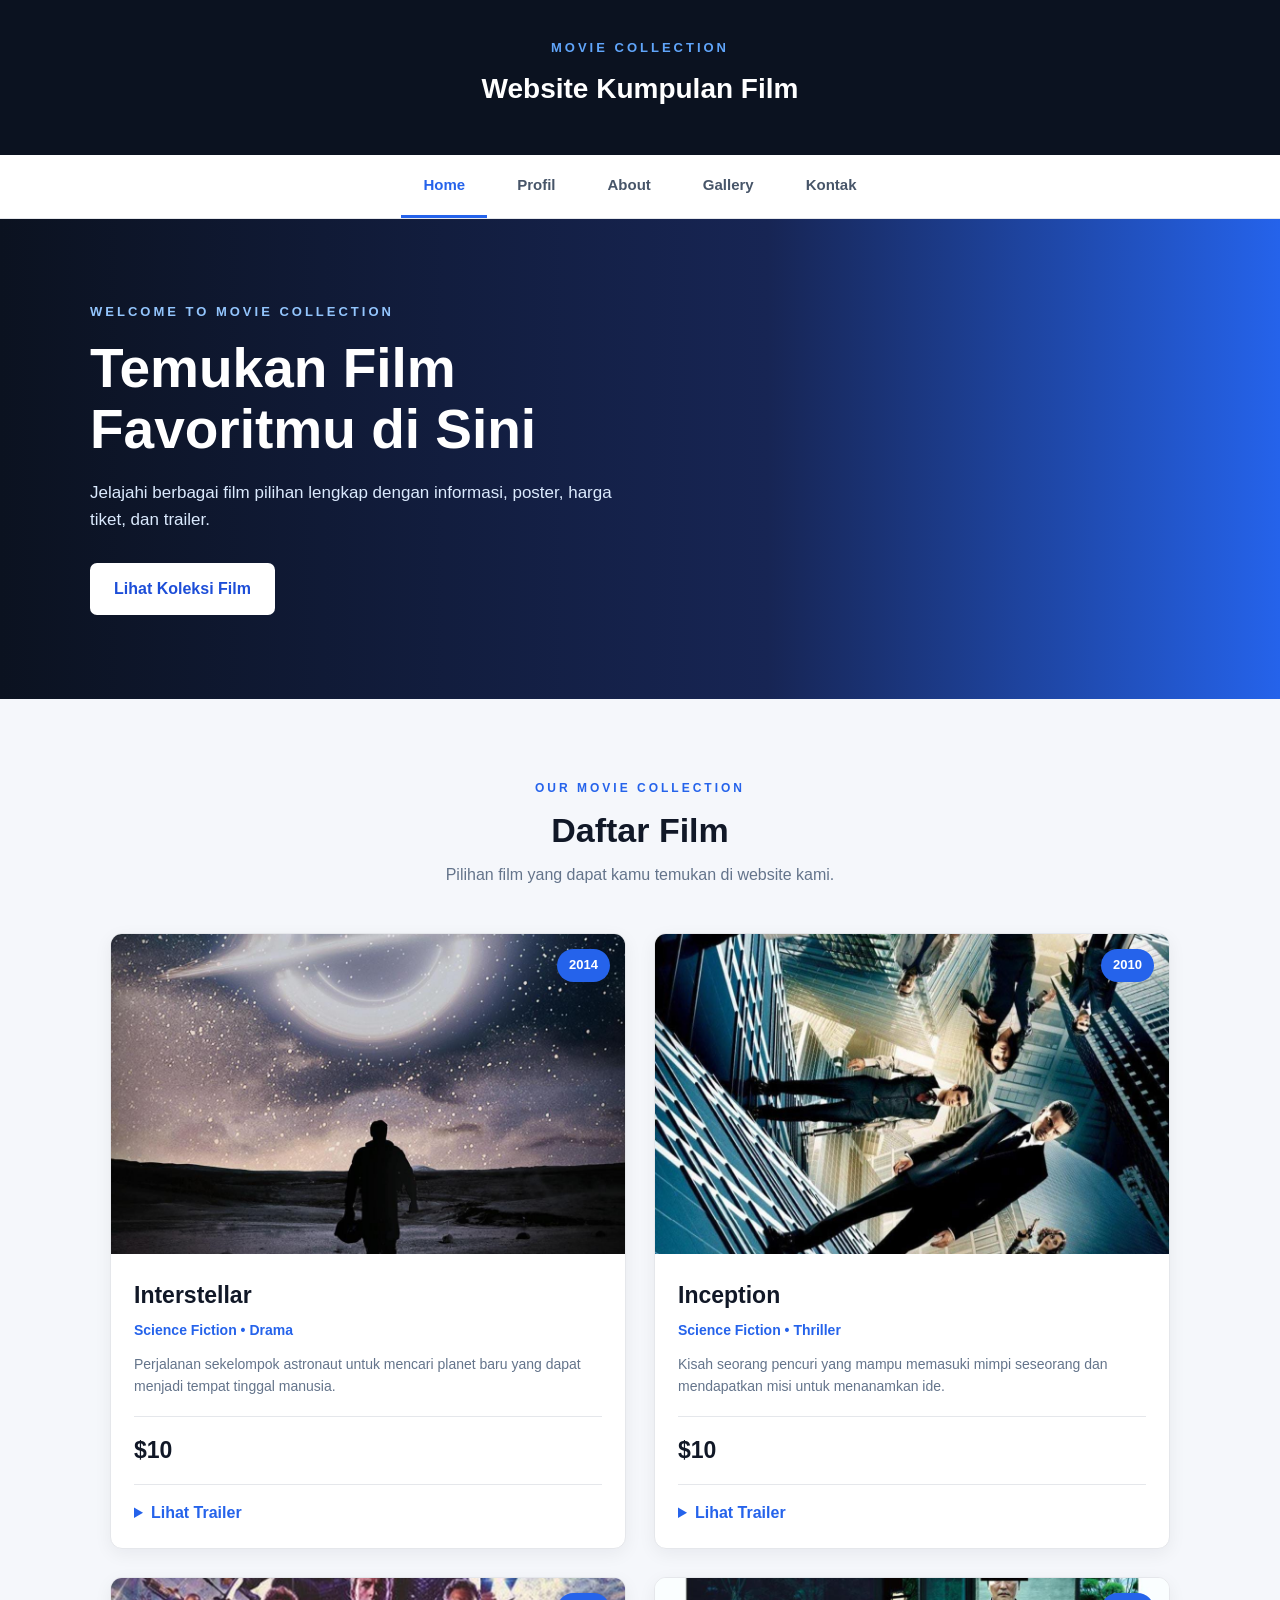
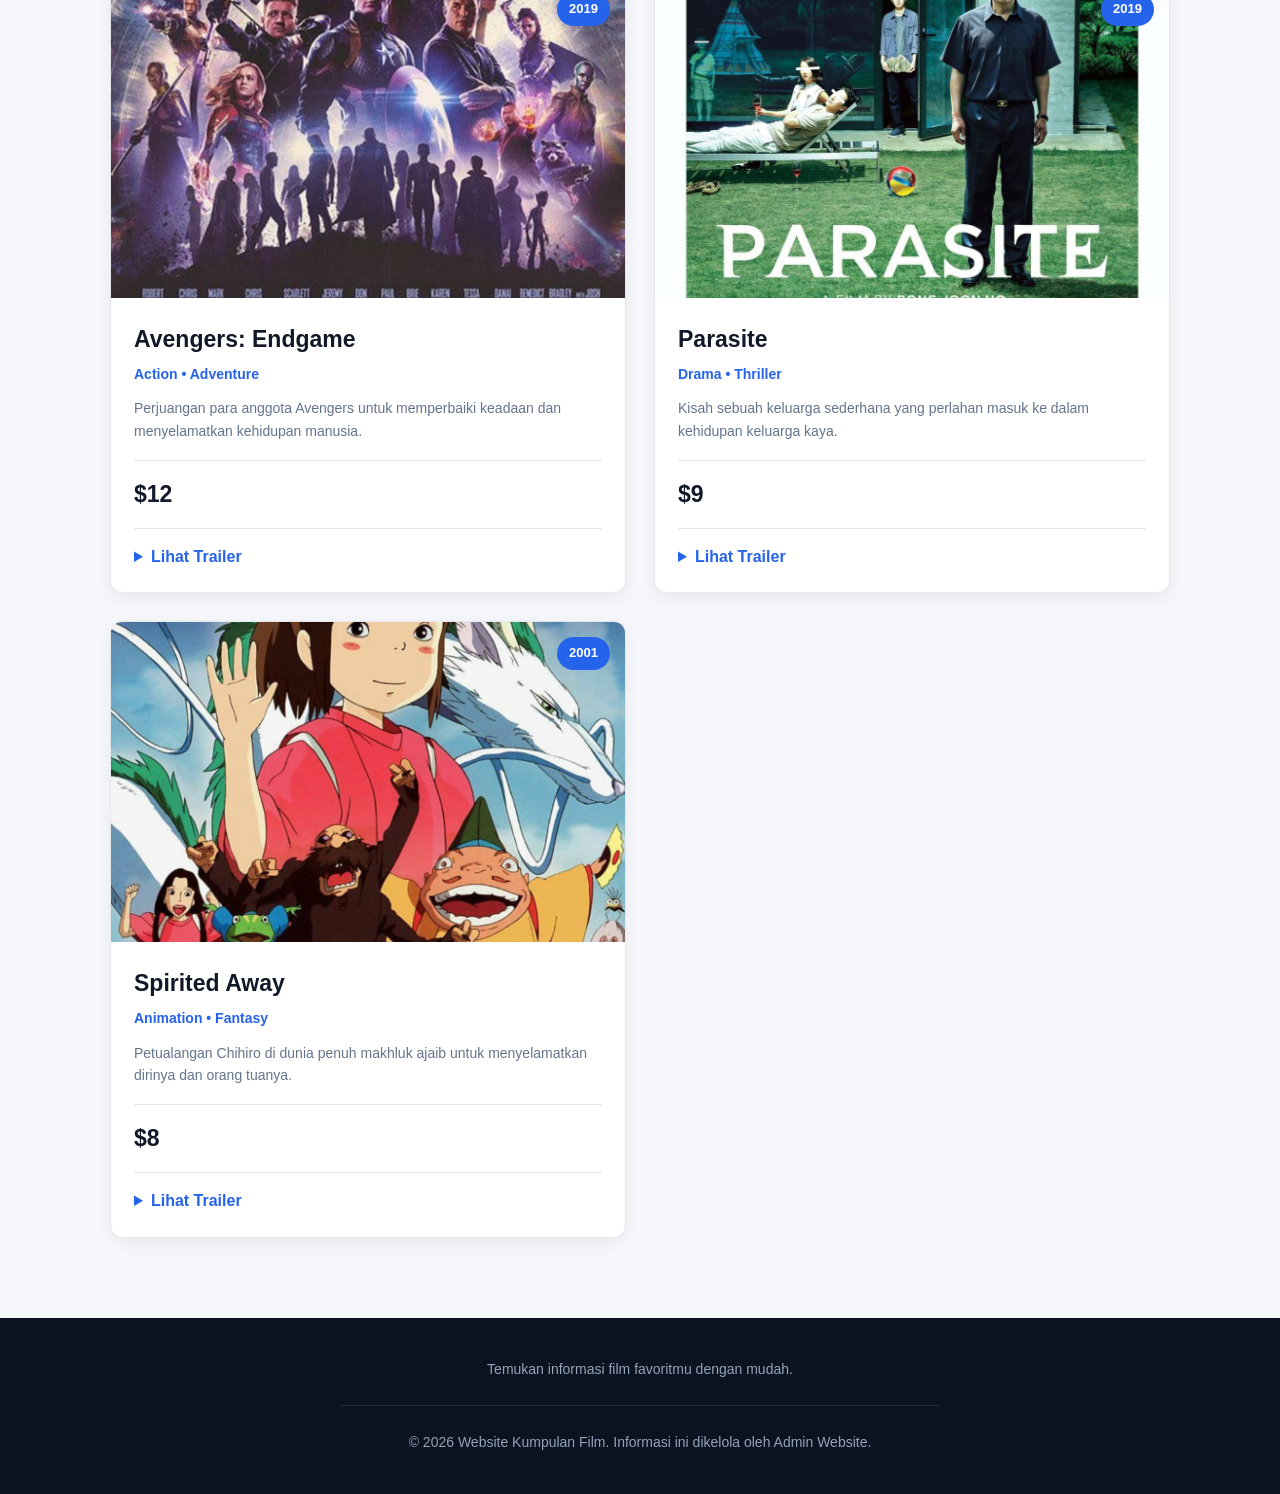
==== index.html @ f4d57dfd "Add files via upload" ====
<!DOCTYPE html>
<html>
<head>
    <title>Home - Website Kumpulan Film</title>
    <link rel="stylesheet" href="style.css">
</head>
<body>
    <header class="header">
        <div class="header-content">
            <p class="logo-small">MOVIE COLLECTION</p>
            <h1>Website Kumpulan Film</h1>
        </div>
    </header>
    <nav class="navbar">
        <div class="nav-content">
            <a href="index.html" class="active">Home</a>
            <a href="profil.html">Profil</a>
            <a href="about.html">About</a>
            <a href="gallery.html">Gallery</a>
            <a href="kontak.html">Kontak</a>
        </div>
    </nav>
    <main>
        <section class="hero">
            <div class="hero-content">
                <p class="hero-small">WELCOME TO MOVIE COLLECTION</p>
                <h2>
                    Temukan Film<br>
                    Favoritmu di Sini
                </h2>
                <p>
                    Jelajahi berbagai film pilihan lengkap dengan
                    informasi, poster, harga tiket, dan trailer.
                </p>
                <a href="#daftar-film" class="button">
                    Lihat Koleksi Film
                </a>
            </div>
        </section>
        <section id="daftar-film" class="film-section">
            <div class="section-title">
                <p>OUR MOVIE COLLECTION</p>
                <h2>Daftar Film</h2>
                <span>
                    Pilihan film yang dapat kamu temukan di website kami.
                </span>
            </div>
            <div class="film-grid">
                <div class="film-card">
                    <div class="poster">
                        <img src="Interstellar.jpeg" alt="Interstellar">
                        <span>2014</span>
                    </div>
                    <div class="film-info">
                        <h3>Interstellar</h3>
                        <p class="genre">
                            Science Fiction • Drama
                        </p>
                        <p>
                            Perjalanan sekelompok astronaut untuk mencari
                            planet baru yang dapat menjadi tempat tinggal manusia.
                        </p>
                        <div class="price">
                            <span>$10</span>
                        </div>
                        <details>
                            <summary>Lihat Trailer</summary>
                            <video controls>
                                <source src="Interstellar.mp4" type="video/mp4">
                                Browser Anda tidak mendukung video.
                            </video>
                        </details>
                    </div>
                </div>
                <div class="film-card">
                    <div class="poster">
                        <img src="Inception.jpeg" alt="Inception">
                        <span>2010</span>
                    </div>
                    <div class="film-info">
                        <h3>Inception</h3>
                        <p class="genre">
                            Science Fiction • Thriller
                        </p>
                        <p>
                            Kisah seorang pencuri yang mampu memasuki mimpi
                            seseorang dan mendapatkan misi untuk menanamkan ide.
                        </p>
                        <div class="price">
                            <span>$10</span>
                        </div>
                        <details>
                            <summary>Lihat Trailer</summary>
                            <video controls>
                                <source src="Inception.mp4" type="video/mp4">
                                Browser Anda tidak mendukung video.
                            </video>
                        </details>
                    </div>
                </div>
                <div class="film-card">

                    <div class="poster">
                        <img src="Avengers.jpeg" alt="Avengers Endgame">
                        <span>2019</span>
                    </div>
                    <div class="film-info">
                        <h3>Avengers: Endgame</h3>
                        <p class="genre">
                            Action • Adventure
                        </p>
                        <p>
                            Perjuangan para anggota Avengers untuk memperbaiki
                            keadaan dan menyelamatkan kehidupan manusia.
                        </p>
                        <div class="price">
                            <span>$12</span>
                        </div>
                        <details>
                            <summary>Lihat Trailer</summary>
                            <video controls>
                                <source src="Avengers.mp4" type="video/mp4">
                                Browser Anda tidak mendukung video.
                            </video>
                        </details>
                    </div>
                </div>
                <div class="film-card">
                    <div class="poster">
                        <img src="Parasite.jpeg" alt="Parasite">
                        <span>2019</span>
                    </div>
                    <div class="film-info">
                        <h3>Parasite</h3>
                        <p class="genre">
                            Drama • Thriller
                        </p>
                        <p>
                            Kisah sebuah keluarga sederhana yang perlahan
                            masuk ke dalam kehidupan keluarga kaya.
                        </p>
                        <div class="price">
                            <span>$9</span>
                        </div>
                        <details>
                            <summary>Lihat Trailer</summary>
                            <video controls>
                                <source src="Parasite.mp4" type="video/mp4">
                                Browser Anda tidak mendukung video.
                            </video>
                        </details>
                    </div>
                </div>
                <div class="film-card">
                    <div class="poster">
                        <img src="SpiritedAway.jpeg" alt="Spirited Away">
                        <span>2001</span>
                    </div>
                    <div class="film-info">
                        <h3>Spirited Away</h3>
                        <p class="genre">
                            Animation • Fantasy
                        </p>
                        <p>
                            Petualangan Chihiro di dunia penuh makhluk ajaib
                            untuk menyelamatkan dirinya dan orang tuanya.
                        </p>
                        <div class="price">
                            <span>$8</span>
                        </div>
                        <details>
                            <summary>Lihat Trailer</summary>
                            <video controls>
                                <source src="SpiritedAway.mp4" type="video/mp4">
                                Browser Anda tidak mendukung video.
                            </video>
                        </details>
                    </div>
                </div>
            </div>
        </section>
    </main>
    <footer class="footer">
        <p>
            Temukan informasi film favoritmu dengan mudah.
        </p>
        <hr>
        <p>
            &copy; 2026 Website Kumpulan Film.
            Informasi ini dikelola oleh Admin Website.
        </p>
    </footer>
</body>
</html>
---- style.css ----
/* =========================
   GLOBAL
========================= */

* {
    margin: 0;
    padding: 0;
    box-sizing: border-box;
}

html {
    scroll-behavior: smooth;
}

body {
    font-family: Arial, Helvetica, sans-serif;
    background: #f5f7fb;
    color: #1f2937;
    line-height: 1.6;
}

a {
    text-decoration: none;
}

img {
    max-width: 100%;
    display: block;
}


/* =========================
   HEADER
========================= */

.header {
    background: #0b1220;
    color: white;
    text-align: center;
    padding: 38px 20px;
}

.header-content {
    max-width: 1100px;
    margin: auto;
}

.logo-small {
    color: #60a5fa;
    font-size: 13px;
    font-weight: bold;
    letter-spacing: 3px;
    margin-bottom: 8px;
}

.header h1 {
    font-size: 28px;
    margin-bottom: 5px;
}

.header p:last-child {
    color: #cbd5e1;
}


/* =========================
   NAVBAR
========================= */

.navbar {
    background: white;
    border-bottom: 1px solid #e5e7eb;
    position: sticky;
    top: 0;
    z-index: 100;
}

.nav-content {
    max-width: 1100px;
    margin: auto;
    display: flex;
    justify-content: center;
    gap: 8px;
}

.nav-content a {
    color: #475569;
    padding: 18px 22px;
    font-size: 15px;
    font-weight: bold;
    transition: 0.3s;
}

.nav-content a:hover {
    color: #2563eb;
    background: #eff6ff;
}

.nav-content a.active {
    color: #2563eb;
    border-bottom: 3px solid #2563eb;
}


/* =========================
   HOME - HERO
========================= */

.hero {
    min-height: 480px;
    background:
        linear-gradient(90deg, #0b1220 0%, #172554 60%, #2563eb 100%);
    display: flex;
    align-items: center;
    padding: 70px 20px;
}

.hero-content {
    width: 1100px;
    max-width: 100%;
    margin: auto;
    color: white;
}

.hero-small {
    color: #93c5fd;
    font-size: 13px;
    font-weight: bold;
    letter-spacing: 3px;
    margin-bottom: 15px;
}

.hero h2 {
    font-size: 55px;
    line-height: 1.1;
    margin-bottom: 20px;
}

.hero-content > p:not(.hero-small) {
    color: #dbeafe;
    max-width: 550px;
    font-size: 17px;
    margin-bottom: 30px;
}

.button {
    display: inline-block;
    background: white;
    color: #1d4ed8;
    padding: 13px 24px;
    border-radius: 7px;
    font-weight: bold;
    transition: 0.3s;
}

.button:hover {
    background: #dbeafe;
    transform: translateY(-2px);
}


/* =========================
   HOME - FILM
========================= */

.film-section {
    max-width: 1100px;
    margin: auto;
    padding: 80px 20px;
}

.section-title {
    text-align: center;
    margin-bottom: 45px;
}

.section-title p {
    color: #2563eb;
    font-size: 12px;
    font-weight: bold;
    letter-spacing: 3px;
}

.section-title h2 {
    font-size: 34px;
    color: #111827;
    margin: 5px 0;
}

.section-title span {
    color: #64748b;
}


.film-grid {
    display: grid;
    grid-template-columns: repeat(2, 1fr);
    gap: 28px;
}


.film-card {
    background: white;
    border-radius: 12px;
    overflow: hidden;
    border: 1px solid #e5e7eb;
    box-shadow: 0 5px 18px rgba(15, 23, 42, 0.06);
    transition: 0.3s;
}

.film-card:hover {
    transform: translateY(-5px);
    box-shadow: 0 12px 25px rgba(15, 23, 42, 0.12);
}


.poster {
    height: 320px;
    position: relative;
    overflow: hidden;
    background: #111827;
}

.poster img {
    width: 100%;
    height: 100%;
    object-fit: cover;
    transition: 0.4s;
}

.film-card:hover .poster img {
    transform: scale(1.04);
}

.poster span {
    position: absolute;
    top: 15px;
    right: 15px;
    background: #2563eb;
    color: white;
    padding: 6px 12px;
    border-radius: 20px;
    font-size: 13px;
    font-weight: bold;
}


.film-info {
    padding: 23px;
}

.film-info h3 {
    color: #111827;
    font-size: 23px;
    margin-bottom: 5px;
}

.genre {
    color: #2563eb;
    font-size: 14px;
    font-weight: bold;
    margin-bottom: 12px;
}

.film-info > p:not(.genre) {
    color: #64748b;
    font-size: 14px;
    margin-bottom: 18px;
}


.price {
    border-top: 1px solid #e5e7eb;
    padding-top: 15px;
    margin-bottom: 15px;
}

.price span {
    color: #111827;
    font-size: 23px;
    font-weight: bold;
}

.price small {
    color: #94a3b8;
    margin-left: 8px;
}


details {
    border-top: 1px solid #e5e7eb;
    padding-top: 15px;
}

summary {
    color: #2563eb;
    font-weight: bold;
    cursor: pointer;
}

details video {
    width: 100%;
    margin-top: 15px;
    border-radius: 8px;
}


/* =========================
   PAGE CONTAINER
========================= */

.page-container {
    max-width: 1100px;
    margin: auto;
    padding: 60px 20px 80px;
}


/* =========================
   PAGE HEADER
========================= */

.page-header {
    text-align: center;
    margin-bottom: 55px;
}

.page-header p {
    color: #2563eb;
    font-size: 12px;
    font-weight: bold;
    letter-spacing: 3px;
}

.page-header h2 {
    font-size: 40px;
    color: #111827;
    margin: 5px 0 8px;
}

.page-header span {
    color: #64748b;
}


/* =========================
   PROFIL
========================= */

.profile-section {
    margin-top: 20px;
}

.profile-box {
    background: white;
    border-radius: 15px;
    padding: 40px;
    display: flex;
    gap: 30px;
    align-items: center;
    border: 1px solid #e5e7eb;
    box-shadow: 0 8px 25px rgba(15, 23, 42, 0.06);
    margin-bottom: 30px;
}

.profile-icon {
    min-width: 90px;
    height: 90px;
    background: #eff6ff;
    border-radius: 15px;
    display: flex;
    align-items: center;
    justify-content: center;
    font-size: 42px;
}

.label {
    color: #2563eb;
    font-size: 12px;
    font-weight: bold;
    letter-spacing: 2px;
    margin-bottom: 7px;
}

.profile-box h2 {
    font-size: 30px;
    color: #111827;
    margin-bottom: 12px;
}

.profile-box p:not(.label) {
    color: #64748b;
    margin-bottom: 10px;
}


.info-grid {
    display: grid;
    grid-template-columns: repeat(3, 1fr);
    gap: 20px;
}

.info-box {
    background: white;
    padding: 28px;
    border-radius: 12px;
    border: 1px solid #e5e7eb;
}

.info-box h3 {
    margin-bottom: 10px;
    color: #111827;
}

.info-box p {
    color: #64748b;
    font-size: 14px;
}


/* =========================
   ABOUT
========================= */

.about-section {
    background: white;
    padding: 40px;
    border-radius: 15px;
    border: 1px solid #e5e7eb;
}

.about-intro {
    max-width: 850px;
    margin: auto;
    text-align: center;
}

.about-intro h2 {
    color: #111827;
    margin-bottom: 15px;
}

.about-intro p {
    color: #64748b;
    margin-bottom: 10px;
}


.sub-title {
    text-align: center;
    color: #111827;
    margin: 50px 0 25px;
}


.feature-grid {
    display: grid;
    grid-template-columns: repeat(3, 1fr);
    gap: 20px;
}

.feature-box {
    border: 1px solid #e5e7eb;
    padding: 25px;
    border-radius: 12px;
    text-align: center;
    transition: 0.3s;
}

.feature-box:hover {
    border-color: #93c5fd;
    transform: translateY(-4px);
}

.feature-icon {
    width: 55px;
    height: 55px;
    background: #eff6ff;
    border-radius: 12px;
    display: flex;
    align-items: center;
    justify-content: center;
    margin: auto;
    font-size: 24px;
}

.feature-box h3 {
    margin: 12px 0 7px;
    color: #111827;
}

.feature-box p {
    color: #64748b;
    font-size: 14px;
}


.genre-list {
    display: flex;
    justify-content: center;
    flex-wrap: wrap;
    gap: 10px;
}

.genre-list span {
    background: #eff6ff;
    color: #2563eb;
    padding: 9px 18px;
    border-radius: 20px;
    font-size: 14px;
    font-weight: bold;
}


/* =========================
   GALLERY
========================= */

.gallery-section {
    margin-top: 20px;
}

.gallery-grid {
    display: grid;
    grid-template-columns: repeat(3, 1fr);
    gap: 25px;
}

.gallery-card {
    background: white;
    border-radius: 12px;
    overflow: hidden;
    border: 1px solid #e5e7eb;
    box-shadow: 0 5px 18px rgba(15, 23, 42, 0.06);
    transition: 0.3s;
}

.gallery-card:hover {
    transform: translateY(-5px);
    box-shadow: 0 12px 25px rgba(15, 23, 42, 0.12);
}

.gallery-card img {
    width: 100%;
    height: 390px;
    object-fit: cover;
}

.gallery-info {
    padding: 18px;
}

.gallery-info h3 {
    color: #111827;
    margin-bottom: 5px;
}

.gallery-info p {
    color: #64748b;
    font-size: 13px;
}


/* =========================
   KONTAK
========================= */

.contact-section {
    display: grid;
    grid-template-columns: 1fr 1fr;
    gap: 30px;
}


.contact-info,
.contact-form {
    background: white;
    padding: 35px;
    border-radius: 15px;
    border: 1px solid #e5e7eb;
    box-shadow: 0 8px 25px rgba(15, 23, 42, 0.05);
}

.contact-info h2,
.contact-form h2 {
    color: #111827;
    font-size: 28px;
    margin-bottom: 10px;
}

.contact-info > p:not(.label),
.contact-form > p {
    color: #64748b;
    margin-bottom: 25px;
}


.contact-item {
    display: flex;
    gap: 15px;
    align-items: flex-start;
    margin-top: 22px;
}

.contact-icon {
    min-width: 45px;
    height: 45px;
    background: #eff6ff;
    color: #2563eb;
    border-radius: 10px;
    display: flex;
    align-items: center;
    justify-content: center;
    font-size: 21px;
}

.contact-item h3 {
    color: #111827;
    font-size: 15px;
}

.contact-item a {
    color: #2563eb;
    font-size: 14px;
}

.contact-item p {
    color: #64748b;
    font-size: 14px;
}


.contact-form form {
    display: flex;
    flex-direction: column;
}

.contact-form label {
    color: #374151;
    font-size: 14px;
    font-weight: bold;
    margin-bottom: 6px;
    margin-top: 12px;
}

.contact-form input,
.contact-form textarea {
    width: 100%;
    border: 1px solid #d1d5db;
    border-radius: 7px;
    padding: 12px;
    font-family: Arial, Helvetica, sans-serif;
    font-size: 14px;
    outline: none;
}

.contact-form input:focus,
.contact-form textarea:focus {
    border-color: #2563eb;
}

.contact-form textarea {
    resize: vertical;
}

.contact-form button {
    margin-top: 20px;
    border: none;
    background: #2563eb;
    color: white;
    padding: 13px;
    border-radius: 7px;
    font-size: 15px;
    font-weight: bold;
    cursor: pointer;
    transition: 0.3s;
}

.contact-form button:hover {
    background: #1d4ed8;
}


/* =========================
   FOOTER
========================= */

.footer {
    background: #0b1220;
    color: white;
    text-align: center;
    padding: 40px 20px;
}

.footer h3 {
    margin-bottom: 8px;
}

.footer p {
    color: #94a3b8;
    font-size: 14px;
}

.footer hr {
    border: none;
    border-top: 1px solid #1e293b;
    margin: 25px auto;
    max-width: 600px;
}


/* =========================
   RESPONSIVE
========================= */

@media (max-width: 800px) {

    .nav-content {
        flex-wrap: wrap;
    }

    .nav-content a {
        padding: 14px 12px;
    }

    .hero h2 {
        font-size: 40px;
    }

    .film-grid {
        grid-template-columns: 1fr;
    }

    .info-grid {
        grid-template-columns: 1fr;
    }

    .feature-grid {
        grid-template-columns: repeat(2, 1fr);
    }

    .gallery-grid {
        grid-template-columns: repeat(2, 1fr);
    }

    .contact-section {
        grid-template-columns: 1fr;
    }
}


@media (max-width: 550px) {

    .header h1 {
        font-size: 22px;
    }

    .hero {
        min-height: 400px;
    }

    .hero h2 {
        font-size: 34px;
    }

    .page-header h2 {
        font-size: 32px;
    }

    .profile-box {
        flex-direction: column;
        text-align: center;
        padding: 30px 20px;
    }

    .about-section {
        padding: 25px 18px;
    }

    .feature-grid {
        grid-template-columns: 1fr;
    }

    .gallery-grid {
        grid-template-columns: 1fr;
    }

    .gallery-card img {
        height: 450px;
    }

    .contact-info,
    .contact-form {
        padding: 25px 20px;
    }
}
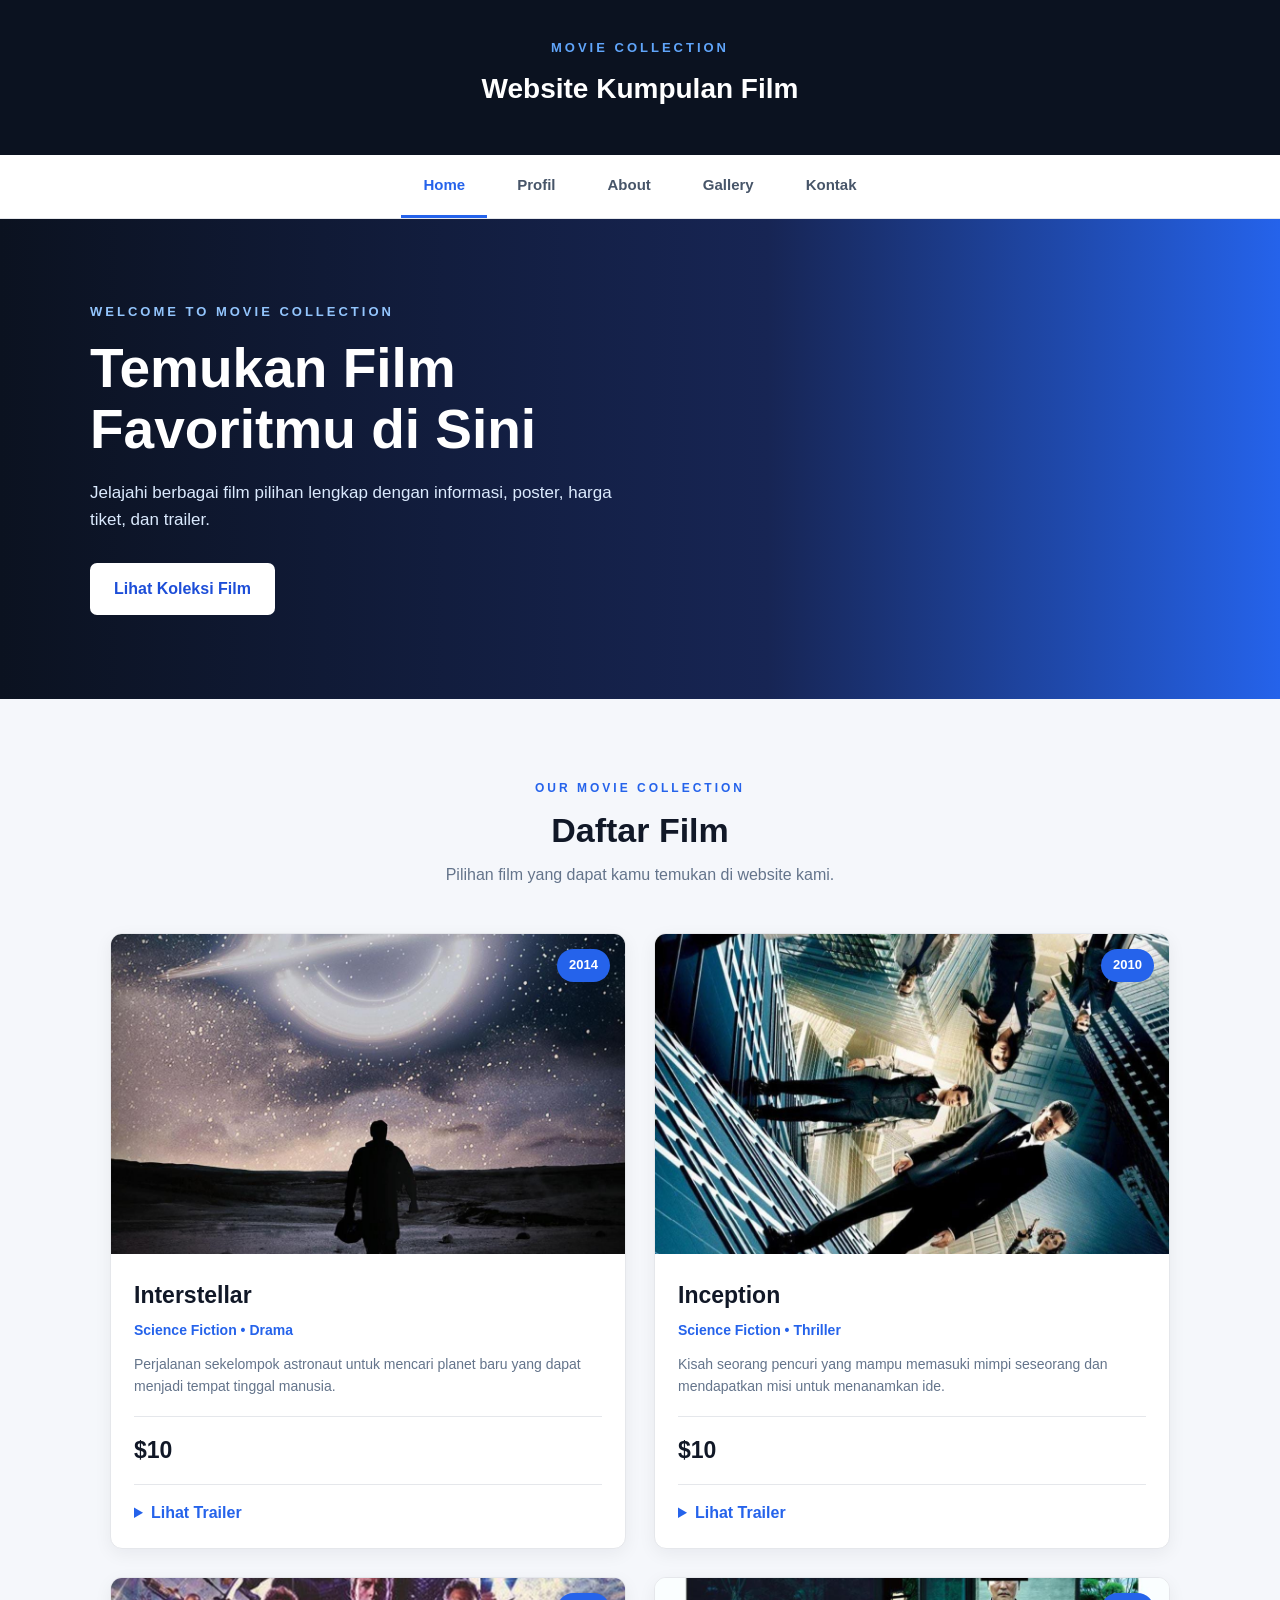
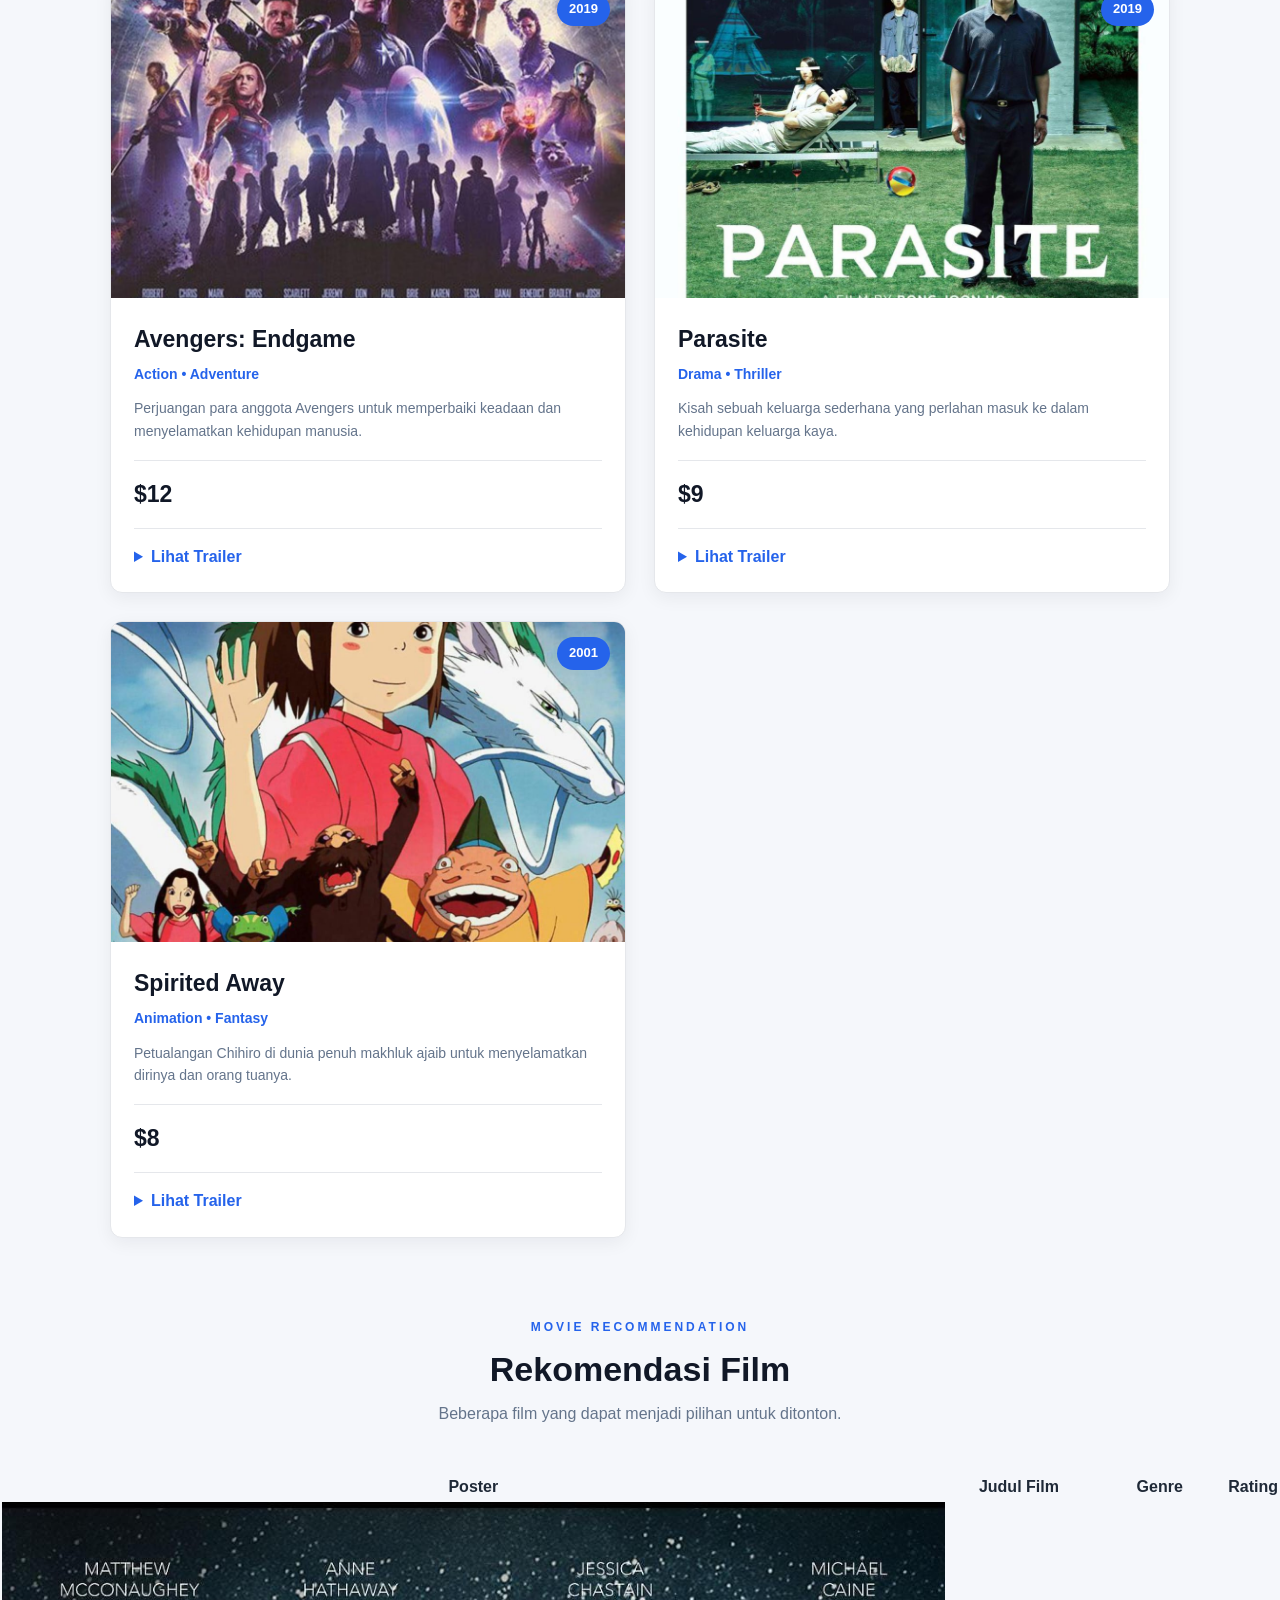
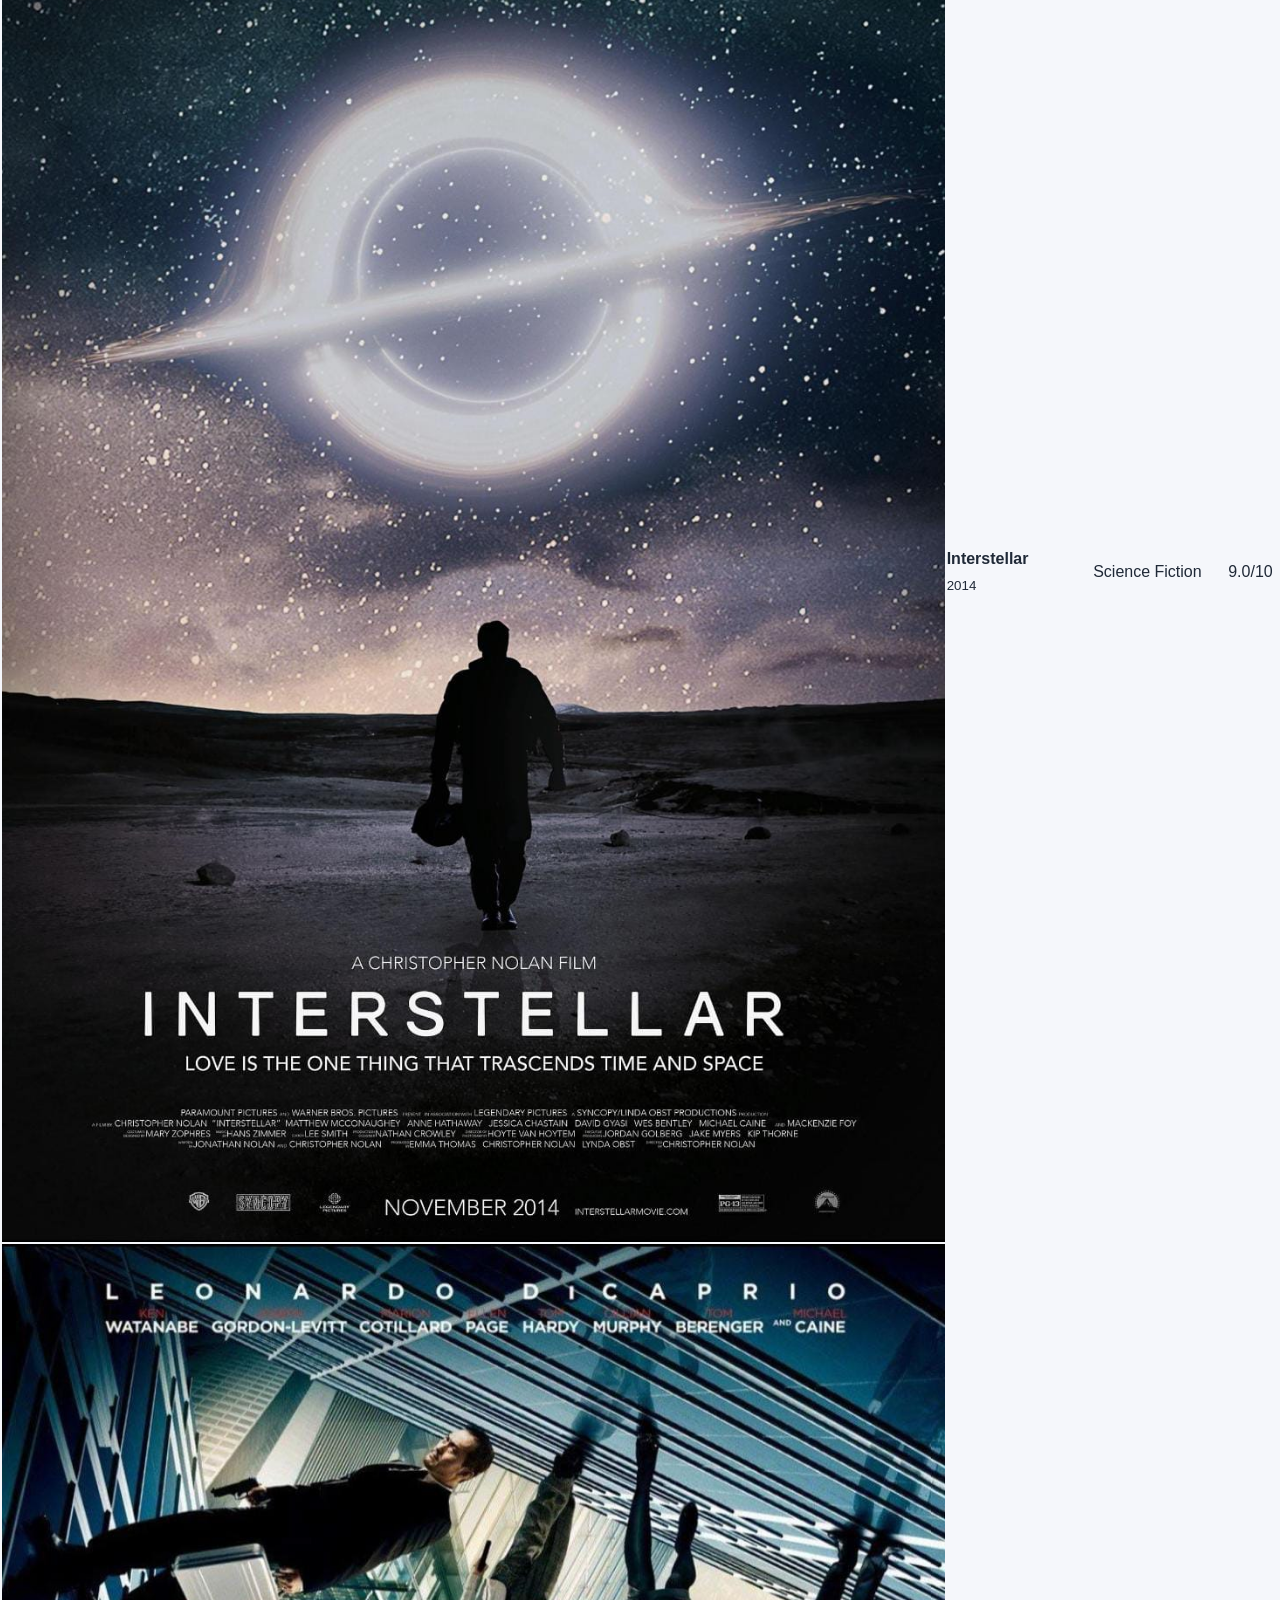
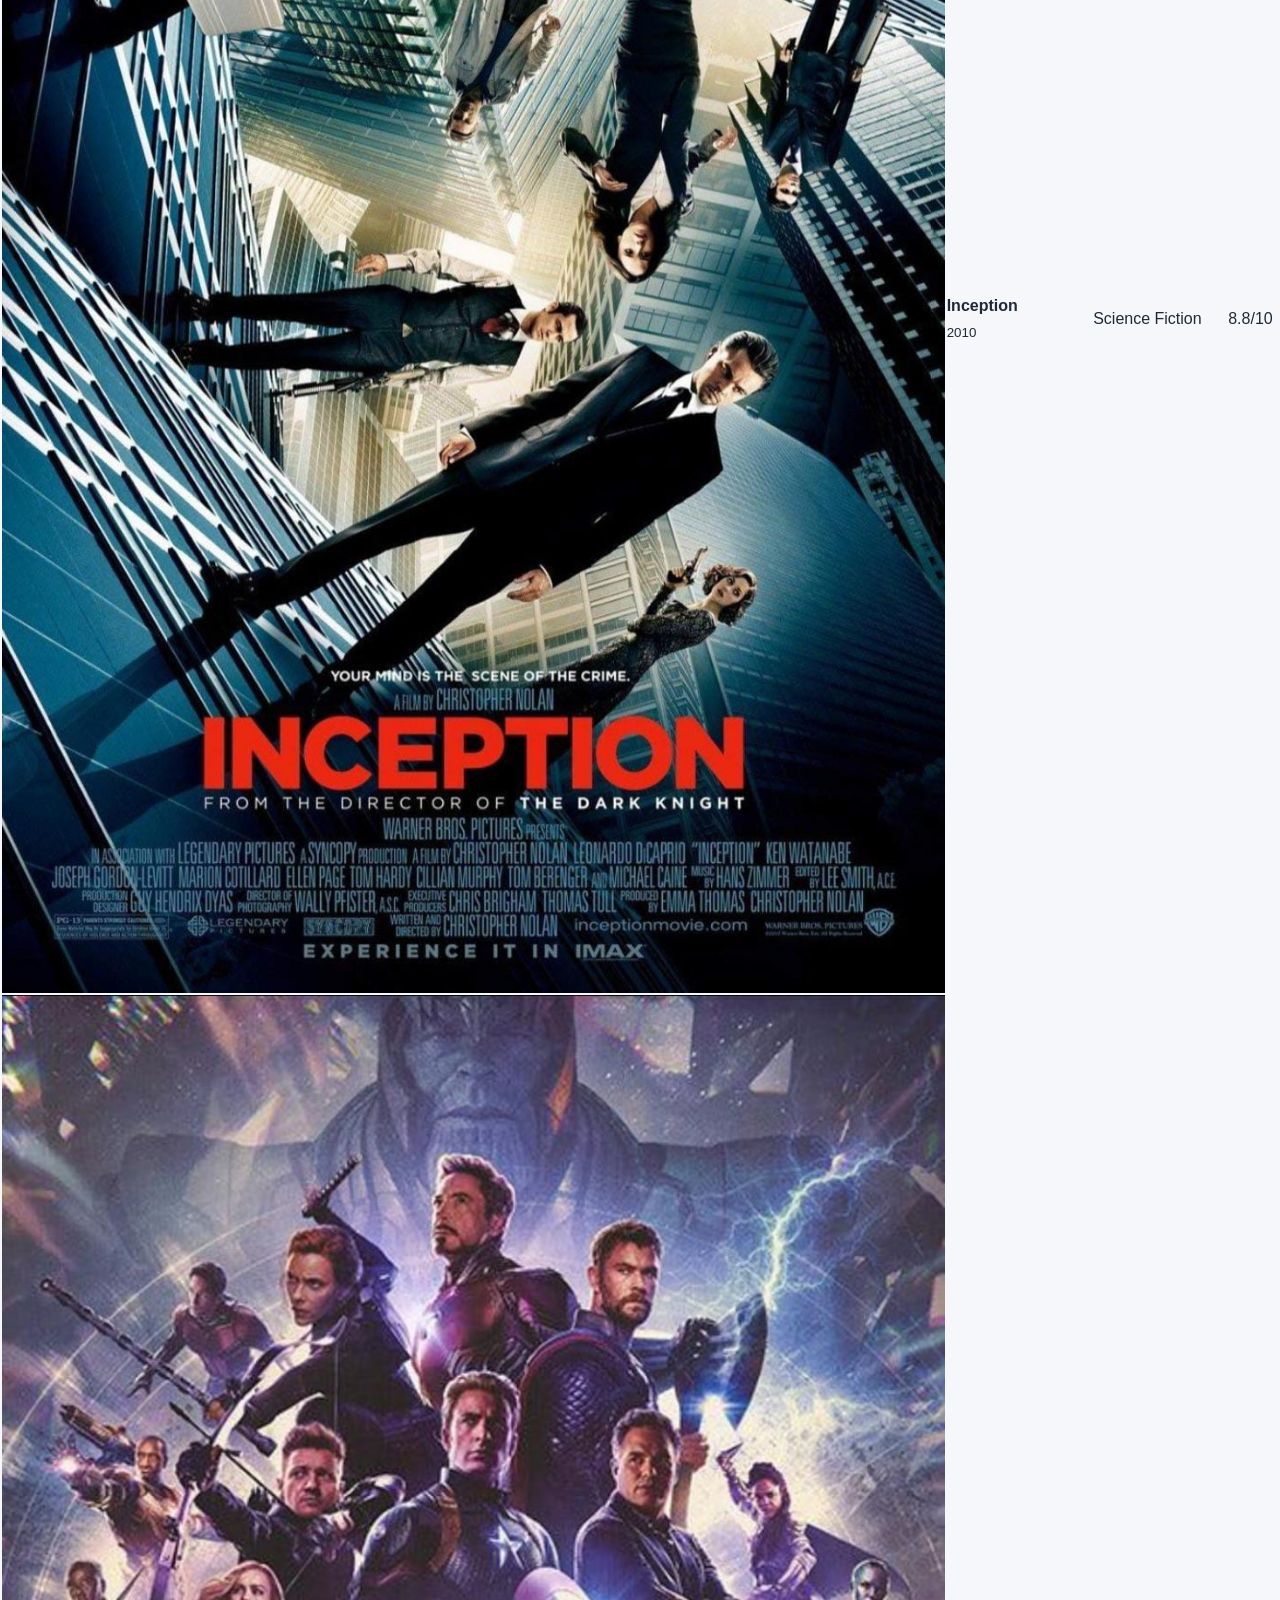
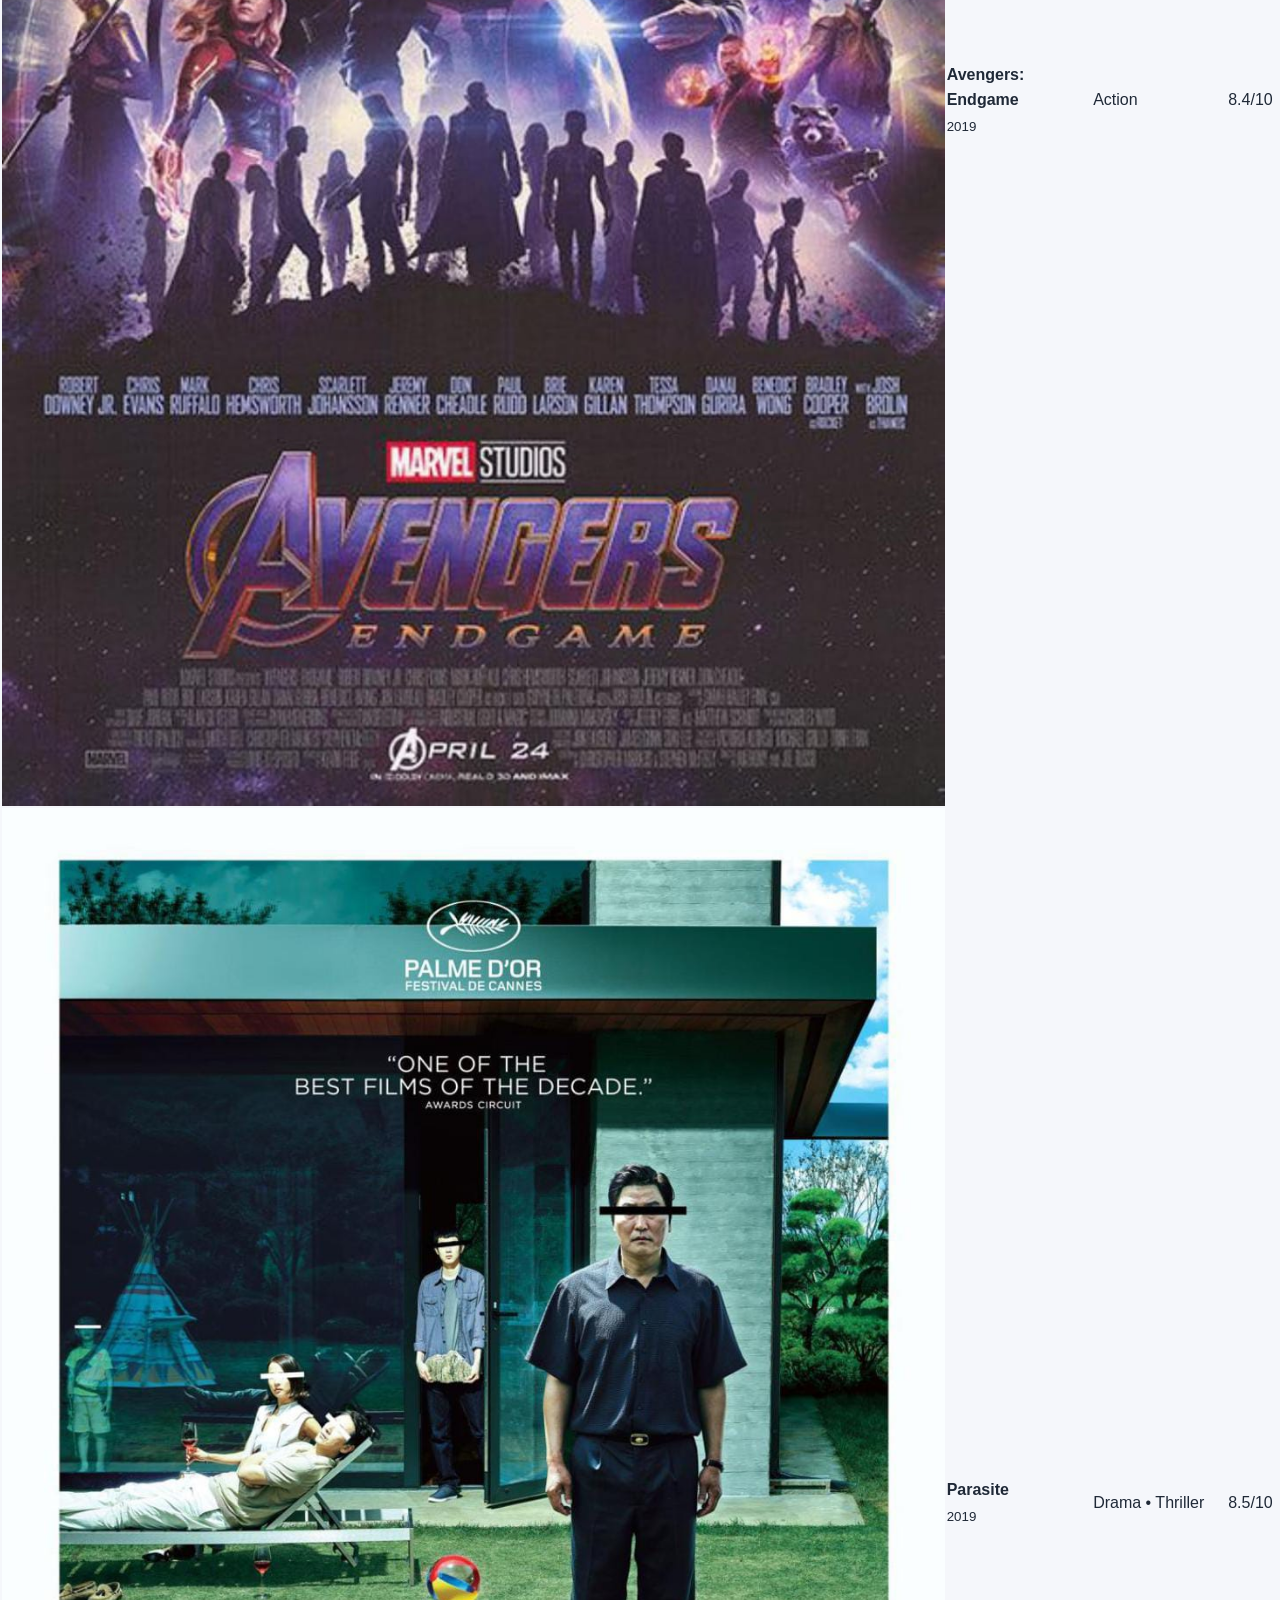
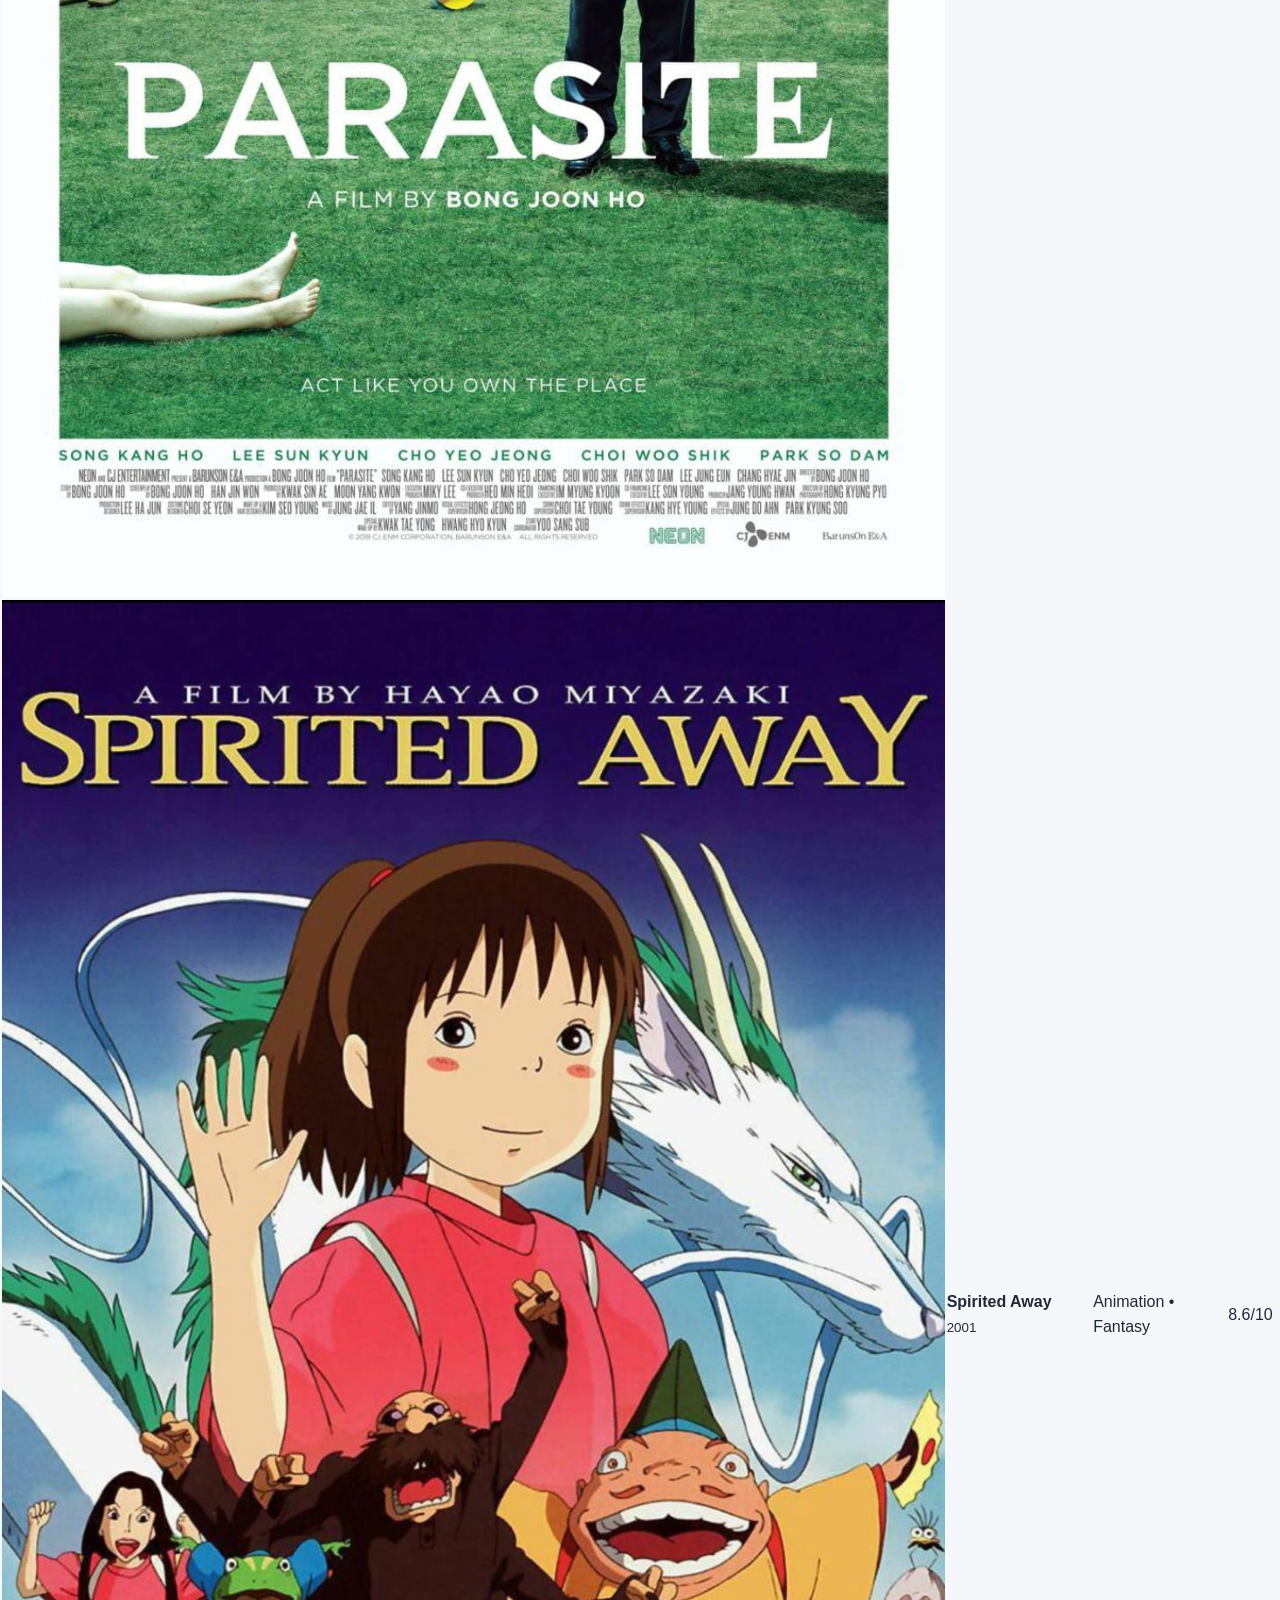
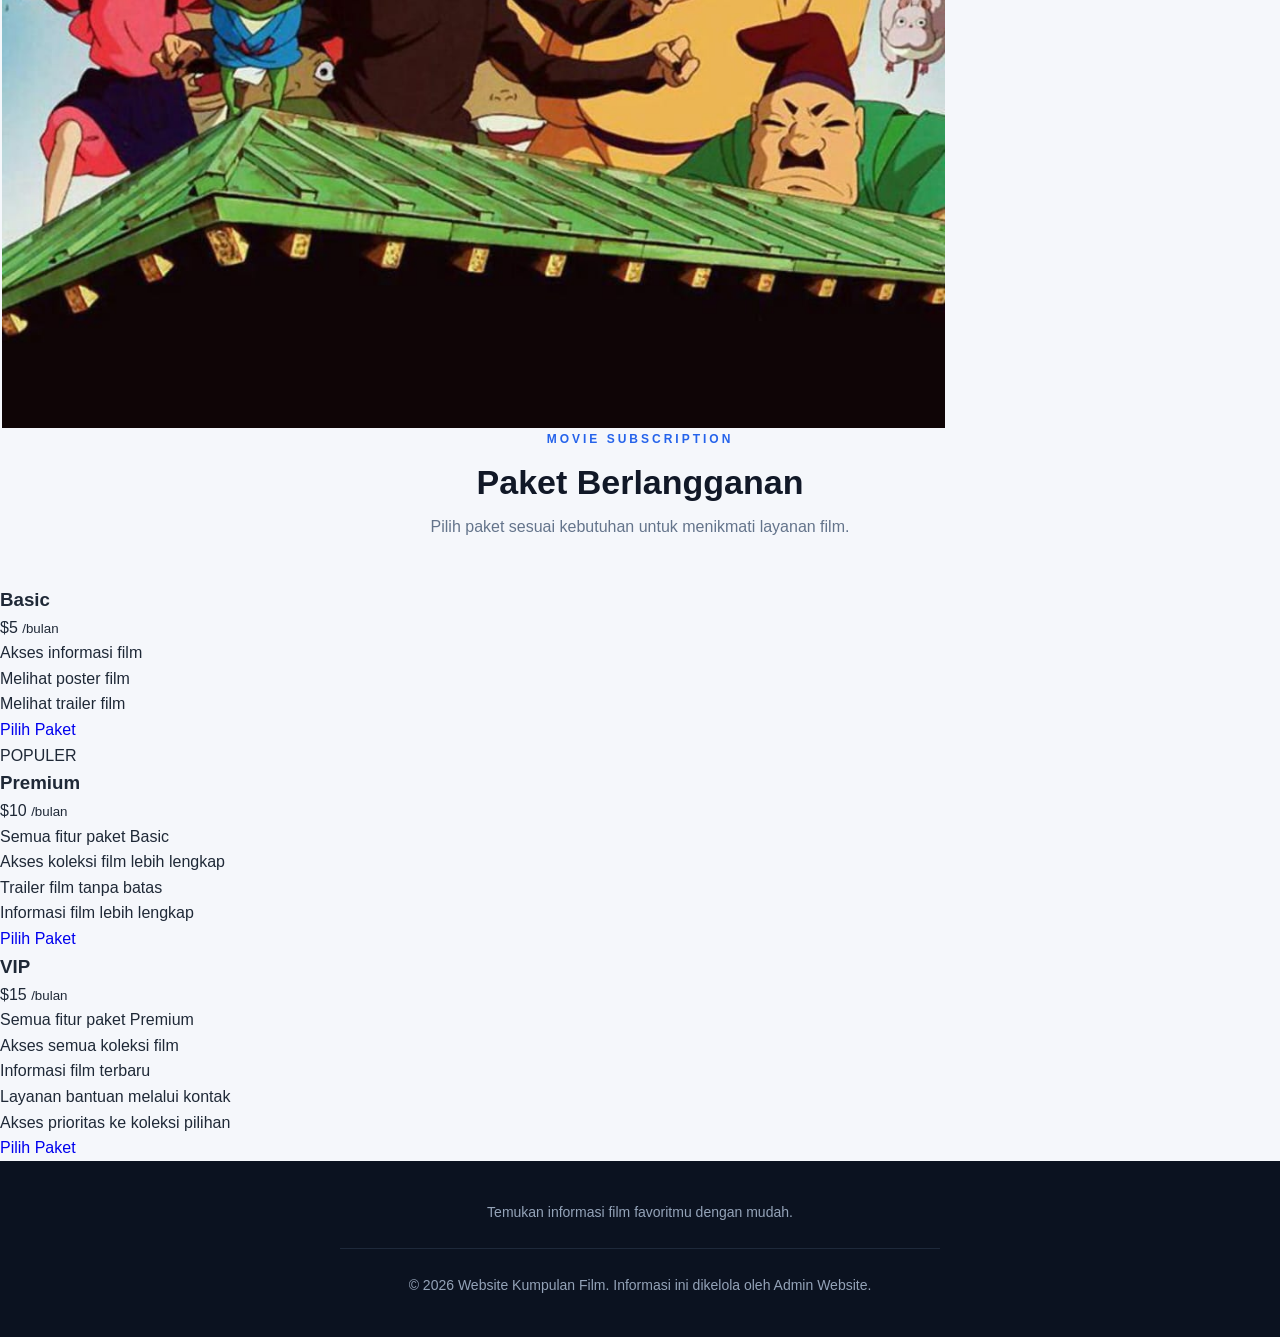
==== commit 7e4ff62e: "Update index.html" ====
--- a/index.html
+++ b/index.html
@@ -179,6 +179,193 @@
                 </div>
             </div>
         </section>
+        <section class="recommendation-section">
+    <div class="section-title">
+        <p>MOVIE RECOMMENDATION</p>
+        <h2>Rekomendasi Film</h2>
+        <span>
+            Beberapa film yang dapat menjadi pilihan untuk ditonton.
+        </span>
+    </div>
+    <div class="recommendation-table">
+        <table>
+            <tr>
+                <th>Poster</th>
+                <th>Judul Film</th>
+                <th>Genre</th>
+                <th>Rating</th>
+            </tr>
+            <tr>
+                <td>
+                    <img src="Interstellar.jpeg"
+                         alt="Interstellar">
+                </td>
+                <td>
+                    <strong>Interstellar</strong>
+                    <br>
+                    <small>2014</small>
+                </td>
+                <td>
+                    Science Fiction
+                </td>
+                <td>
+                    <span class="rating">9.0/10</span>
+                </td>
+            </tr>
+            <tr>
+                <td>
+                    <img src="Inception.jpeg"
+                         alt="Inception">
+                </td>
+                <td>
+                    <strong>Inception</strong>
+                    <br>
+                    <small>2010</small>
+                </td>
+                <td>
+                    Science Fiction
+                </td>
+                <td>
+                    <span class="rating">8.8/10</span>
+                </td>
+            </tr>
+            <tr>
+                <td>
+                    <img src="Avengers.jpeg"
+                         alt="Avengers Endgame">
+                </td>
+                <td>
+                    <strong>Avengers: Endgame</strong>
+                    <br>
+                    <small>2019</small>
+                </td>
+                <td>
+                    Action
+                </td>
+                <td>
+                    <span class="rating">8.4/10</span>
+                </td>
+            </tr>
+            <tr>
+                <td>
+                    <img src="Parasite.jpeg"
+                         alt="Parasite">
+                </td>
+                <td>
+                    <strong>Parasite</strong>
+                    <br>
+                    <small>2019</small>
+                </td>
+                <td>
+                    Drama • Thriller
+                </td>
+                <td>
+                    <span class="rating">8.5/10</span>
+                </td>
+            </tr>
+            <tr>
+                <td>
+                    <img src="SpiritedAway.jpeg"
+                         alt="Spirited Away">
+                </td>
+                <td>
+                    <strong>Spirited Away</strong>
+                    <br>
+                    <small>2001</small>
+                </td>
+                <td>
+                    Animation • Fantasy
+                </td>
+                <td>
+                    <span class="rating">8.6/10</span>
+                </td>
+            </tr>
+        </table>
+    </div>
+</section>
+        <section class="subscription-section">
+            <div class="section-title">
+                <p>MOVIE SUBSCRIPTION</p>
+                <h2>Paket Berlangganan</h2>
+                <span>
+                    Pilih paket sesuai kebutuhan untuk menikmati layanan film.
+                </span>
+            </div>
+            <div class="subscription-grid">
+                <div class="subscription-card">
+                    <h3>Basic</h3>
+                    <div class="subscription-price">
+                        $5 <small>/bulan</small>
+                    </div>
+                    <ol>
+                        <li>
+                            Akses informasi film
+                        </li>
+                        <li>
+                            Melihat poster film
+                        </li>
+                        <li>
+                            Melihat trailer film
+                        </li>
+                    </ol>
+                    <a href="kontak.html" class="subscription-button">
+                        Pilih Paket
+                    </a>
+                </div>
+                <div class="subscription-card featured">
+                    <span class="popular">
+                        POPULER
+                    </span>
+                    <h3>Premium</h3>
+                    <div class="subscription-price">
+                        $10 <small>/bulan</small>
+                    </div>
+                    <ol>
+                        <li>
+                            Semua fitur paket Basic
+                        </li>
+                        <li>
+                            Akses koleksi film lebih lengkap
+                        </li>
+                        <li>
+                            Trailer film tanpa batas
+                        </li>
+                        <li>
+                            Informasi film lebih lengkap
+                        </li>
+                    </ol>
+                    <a href="kontak.html" class="subscription-button">
+                        Pilih Paket
+                    </a>
+                </div>
+                <div class="subscription-card">
+                    <h3>VIP</h3>
+                    <div class="subscription-price">
+                        $15 <small>/bulan</small>
+                    </div>
+                    <ol>
+                        <li>
+                            Semua fitur paket Premium
+                        </li>
+                        <li>
+                            Akses semua koleksi film
+                        </li>
+                        <li>
+                            Informasi film terbaru
+                        </li>
+                        <li>
+                            Layanan bantuan melalui kontak
+                        </li>
+                        <li>
+                            Akses prioritas ke koleksi pilihan
+                        </li>
+                    </ol>
+                    <a href="kontak.html" class="subscription-button">
+                        Pilih Paket
+                    </a>
+                </div>
+            </div>
+        </section>
     </main>
     <footer class="footer">
         <p>
@@ -191,4 +378,4 @@
         </p>
     </footer>
 </body>
-</html>+</html>
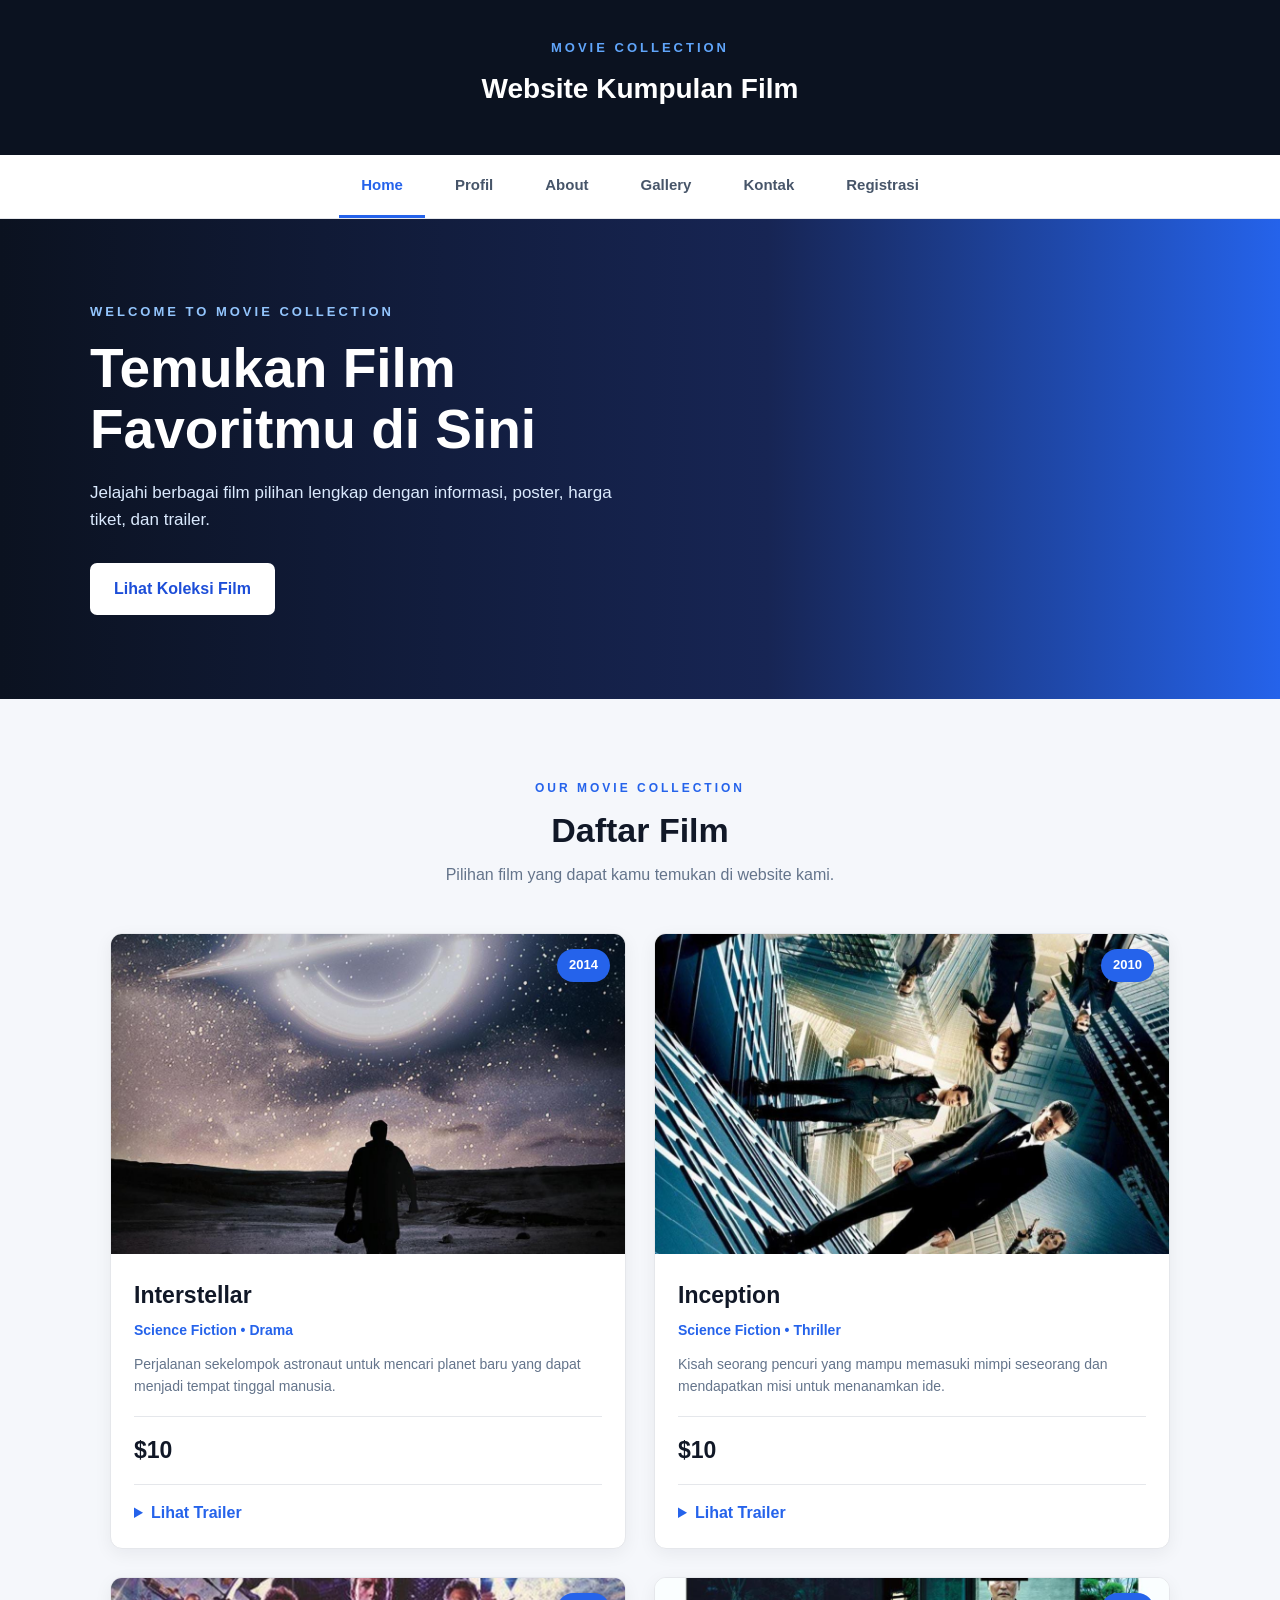
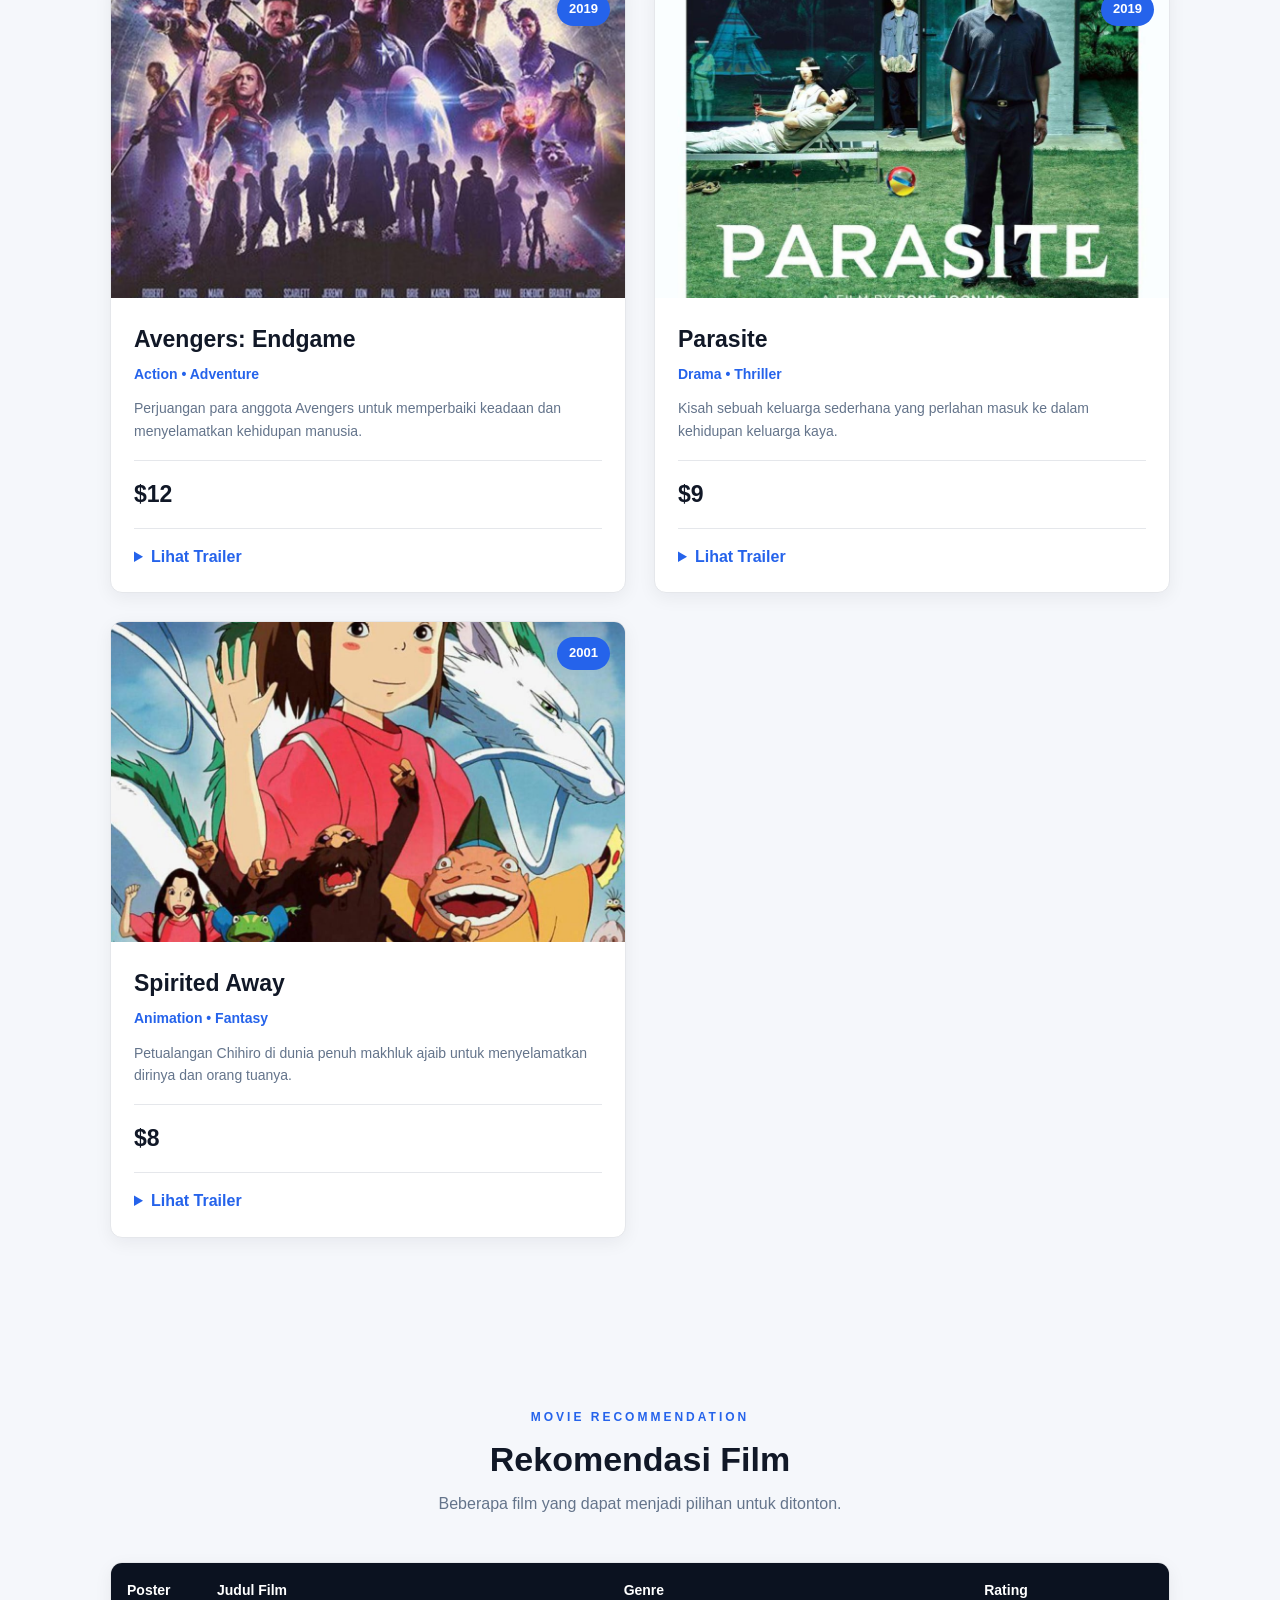
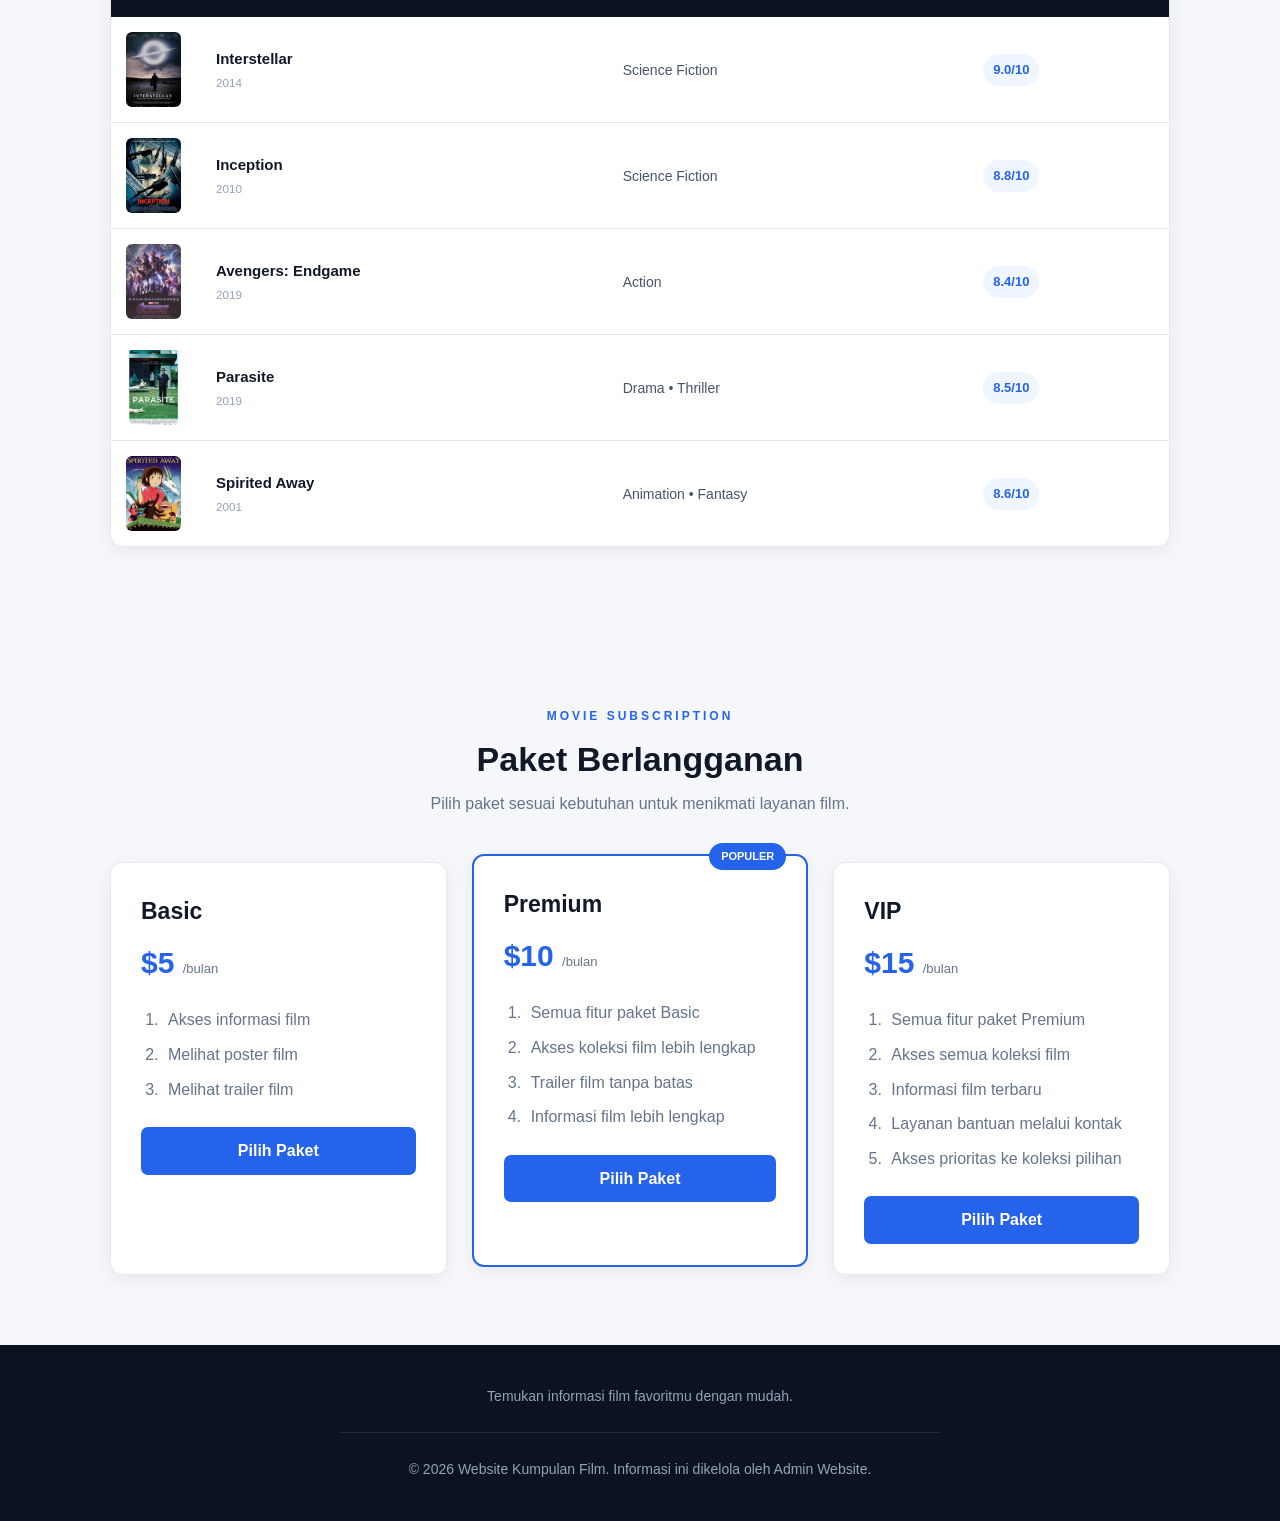
==== commit 4094aeab: "Update index.html" ====
--- a/index.html
+++ b/index.html
@@ -1,6 +1,7 @@
 <!DOCTYPE html>
 <html>
 <head>
+    <meta name="viewport" content="width=device-width, initial-scale=1.0">
     <title>Home - Website Kumpulan Film</title>
     <link rel="stylesheet" href="style.css">
 </head>
@@ -18,6 +19,7 @@
             <a href="about.html">About</a>
             <a href="gallery.html">Gallery</a>
             <a href="kontak.html">Kontak</a>
+            <a href="registrasi.html">Registrasi</a>
         </div>
     </nav>
     <main>
--- a/style.css
+++ b/style.css
@@ -1,6 +1,3 @@
-/* =========================
-   GLOBAL
-========================= */
 
 * {
     margin: 0;
@@ -28,11 +25,6 @@
     display: block;
 }
 
-
-/* =========================
-   HEADER
-========================= */
-
 .header {
     background: #0b1220;
     color: white;
@@ -61,11 +53,6 @@
 .header p:last-child {
     color: #cbd5e1;
 }
-
-
-/* =========================
-   NAVBAR
-========================= */
 
 .navbar {
     background: white;
@@ -100,11 +87,6 @@
     color: #2563eb;
     border-bottom: 3px solid #2563eb;
 }
-
-
-/* =========================
-   HOME - HERO
-========================= */
 
 .hero {
     min-height: 480px;
@@ -157,11 +139,6 @@
     background: #dbeafe;
     transform: translateY(-2px);
 }
-
-
-/* =========================
-   HOME - FILM
-========================= */
 
 .film-section {
     max-width: 1100px;
@@ -304,22 +281,12 @@
     border-radius: 8px;
 }
 
-
-/* =========================
-   PAGE CONTAINER
-========================= */
-
 .page-container {
     max-width: 1100px;
     margin: auto;
     padding: 60px 20px 80px;
 }
 
-
-/* =========================
-   PAGE HEADER
-========================= */
-
 .page-header {
     text-align: center;
     margin-bottom: 55px;
@@ -341,11 +308,6 @@
 .page-header span {
     color: #64748b;
 }
-
-
-/* =========================
-   PROFIL
-========================= */
 
 .profile-section {
     margin-top: 20px;
@@ -416,11 +378,6 @@
     color: #64748b;
     font-size: 14px;
 }
-
-
-/* =========================
-   ABOUT
-========================= */
 
 .about-section {
     background: white;
@@ -511,11 +468,6 @@
     font-weight: bold;
 }
 
-
-/* =========================
-   GALLERY
-========================= */
-
 .gallery-section {
     margin-top: 20px;
 }
@@ -559,11 +511,6 @@
     color: #64748b;
     font-size: 13px;
 }
-
-
-/* =========================
-   KONTAK
-========================= */
 
 .contact-section {
     display: grid;
@@ -680,11 +627,6 @@
     background: #1d4ed8;
 }
 
-
-/* =========================
-   FOOTER
-========================= */
-
 .footer {
     background: #0b1220;
     color: white;
@@ -708,11 +650,6 @@
     max-width: 600px;
 }
 
-
-/* =========================
-   RESPONSIVE
-========================= */
-
 @media (max-width: 800px) {
 
     .nav-content {
@@ -795,3 +732,158 @@
     }
 }
 
+.subscription-section {
+    max-width: 1100px;
+    margin: 20px auto 0;
+    padding: 70px 20px;
+}
+
+.subscription-grid {
+    display: grid;
+    grid-template-columns: repeat(3, 1fr);
+    gap: 25px;
+}
+
+.subscription-card {
+    background: white;
+    border: 1px solid #e5e7eb;
+    border-radius: 12px;
+    padding: 30px;
+    position: relative;
+    box-shadow: 0 5px 18px rgba(15, 23, 42, 0.06);
+}
+
+.subscription-card h3 {
+    color: #111827;
+    font-size: 23px;
+    margin-bottom: 10px;
+}
+
+.subscription-price {
+    color: #2563eb;
+    font-size: 30px;
+    font-weight: bold;
+    margin-bottom: 20px;
+}
+
+.subscription-price small {
+    color: #64748b;
+    font-size: 13px;
+    font-weight: normal;
+}
+
+.subscription-card ol {
+    padding-left: 22px;
+    color: #64748b;
+    margin-bottom: 25px;
+}
+
+.subscription-card li {
+    margin-bottom: 9px;
+    padding-left: 5px;
+}
+
+.subscription-button {
+    display: block;
+    text-align: center;
+    background: #2563eb;
+    color: white;
+    padding: 11px;
+    border-radius: 7px;
+    font-weight: bold;
+    transition: 0.3s;
+}
+
+.subscription-button:hover {
+    background: #1d4ed8;
+}
+
+.subscription-card.featured {
+    border: 2px solid #2563eb;
+    transform: translateY(-8px);
+}
+
+.popular {
+    position: absolute;
+    top: -13px;
+    right: 20px;
+    background: #2563eb;
+    color: white;
+    padding: 5px 12px;
+    border-radius: 20px;
+    font-size: 11px;
+    font-weight: bold;
+}
+
+.recommendation-section {
+    max-width: 1100px;
+    margin: 20px auto 0;
+    padding: 70px 20px;
+}
+
+.recommendation-table {
+    background: white;
+    border-radius: 12px;
+    overflow: hidden;
+    border: 1px solid #e5e7eb;
+    box-shadow: 0 5px 18px rgba(15, 23, 42, 0.06);
+}
+
+.recommendation-table table {
+    width: 100%;
+    border-collapse: collapse;
+}
+
+.recommendation-table th {
+    background: #0b1220;
+    color: white;
+    padding: 16px;
+    text-align: left;
+    font-size: 14px;
+}
+
+.recommendation-table td {
+    padding: 15px;
+    border-bottom: 1px solid #e5e7eb;
+    color: #475569;
+    font-size: 14px;
+    vertical-align: middle;
+}
+
+.recommendation-table tr:last-child td {
+    border-bottom: none;
+}
+
+.recommendation-table tr:hover td {
+    background: #f8fafc;
+}
+
+.recommendation-table td:first-child {
+    width: 90px;
+}
+
+.recommendation-table td img {
+    width: 55px;
+    height: 75px;
+    object-fit: cover;
+    border-radius: 6px;
+}
+
+.recommendation-table strong {
+    color: #111827;
+    font-size: 15px;
+}
+
+.recommendation-table small {
+    color: #94a3b8;
+}
+
+.rating {
+    display: inline-block;
+    background: #eff6ff;
+    color: #2563eb;
+    padding: 6px 10px;
+    border-radius: 20px;
+    font-weight: bold;
+    font-size: 13px;
+}
